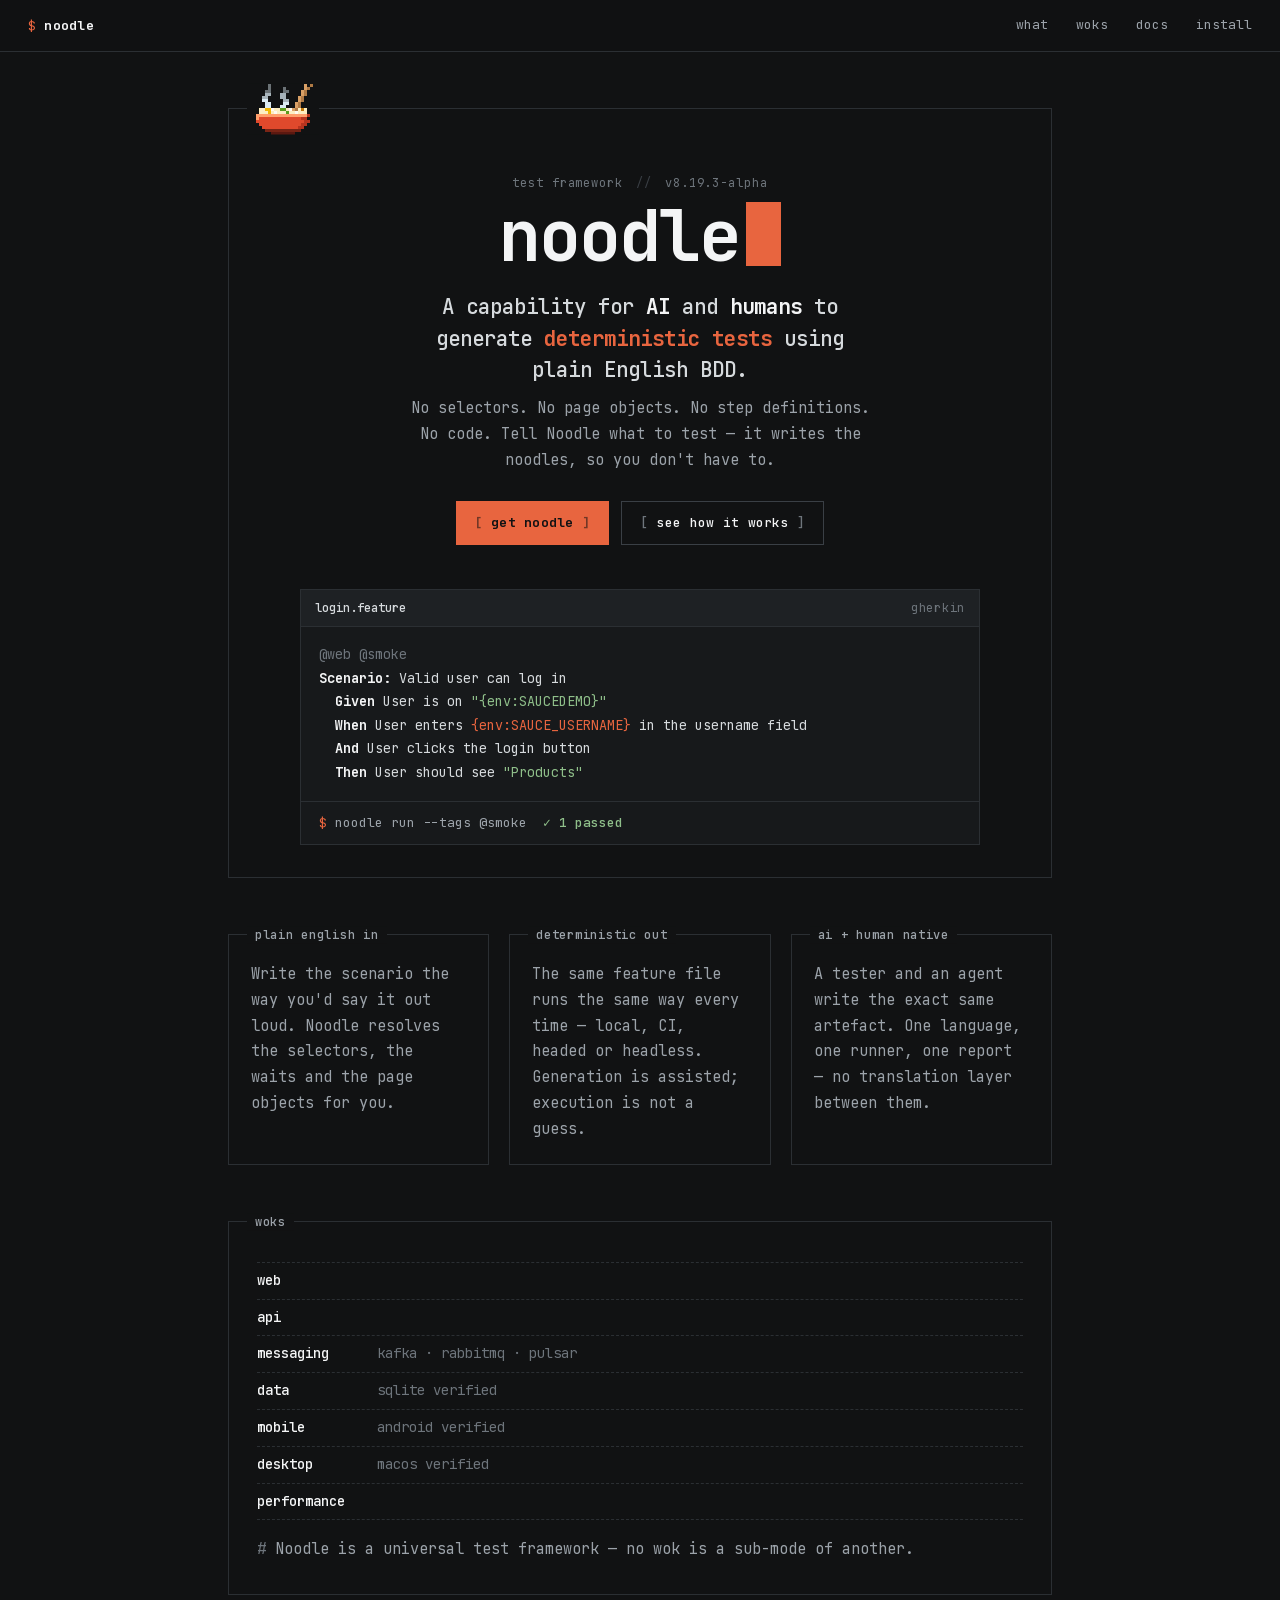
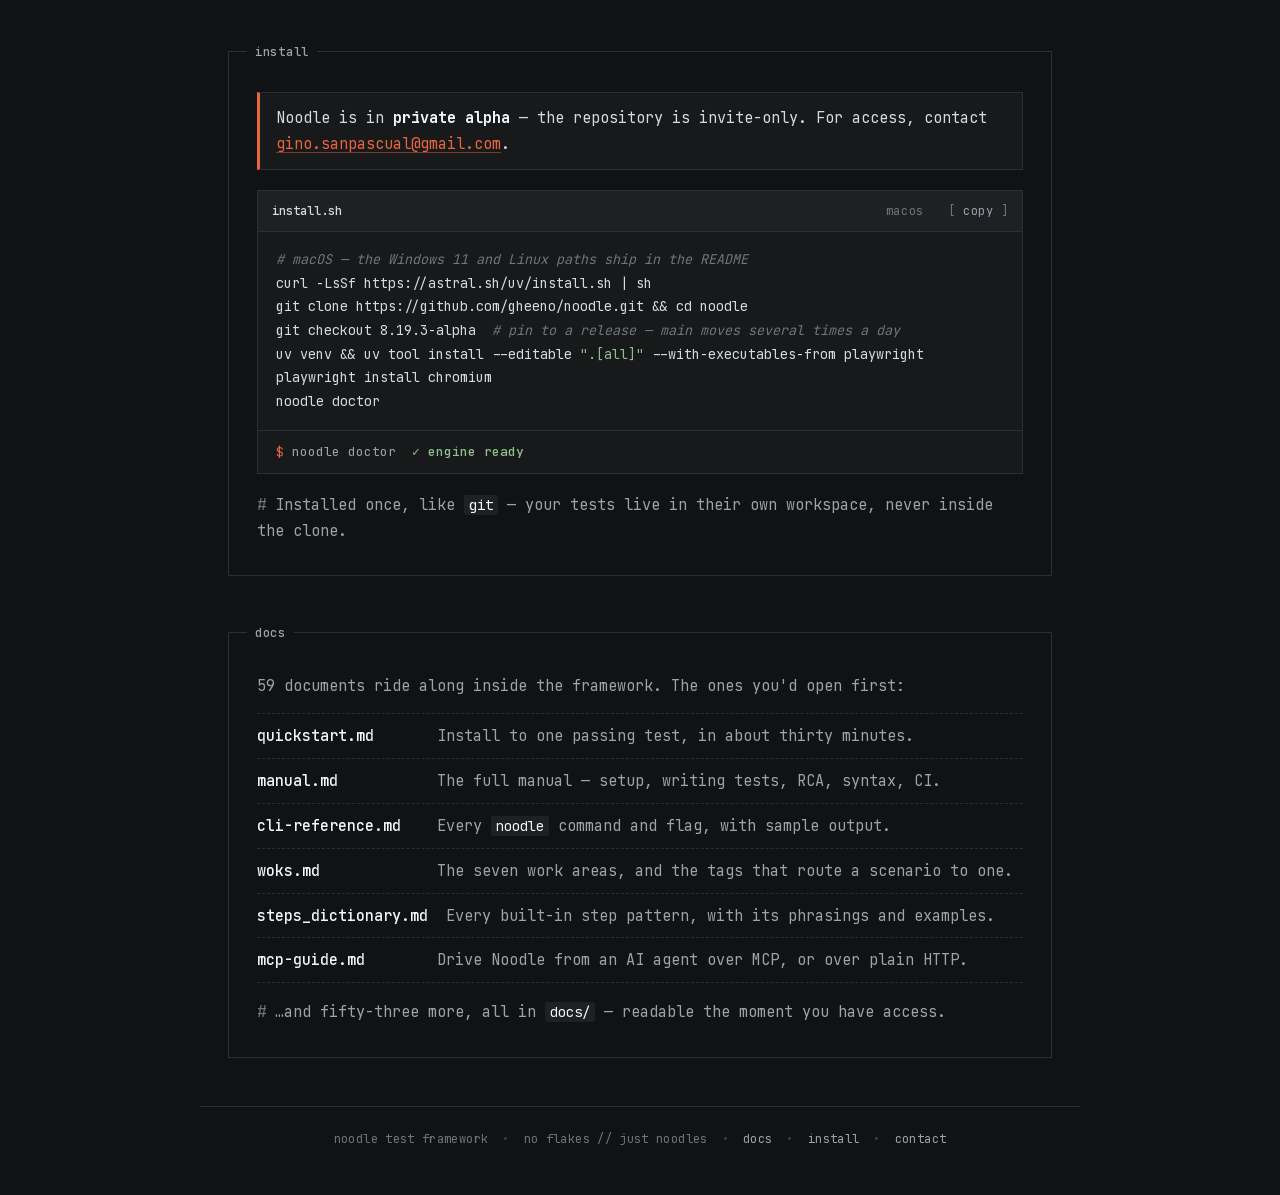
==== noodle/index.html @ 0808a3a1 "publish noodle marketing site (8.19.3-alpha)" ====
<!DOCTYPE html>
<html lang="en">
<head>
<meta charset="utf-8">
<meta name="viewport" content="width=device-width, initial-scale=1">
<title>Noodle — deterministic tests in plain English</title>
<meta name="description" content="Noodle test framework — a capability for AI and humans to generate deterministic tests using plain English BDD.">
<meta name="theme-color" content="#111213">

<meta property="og:title" content="Noodle — deterministic tests in plain English">
<meta property="og:description" content="A capability for AI and humans to generate deterministic tests using plain English BDD.">
<meta property="og:type" content="website">
<meta property="og:url" content="https://gheeno.github.io/noodle/">
<meta property="og:image" content="https://gheeno.github.io/noodle/assets/img/og-cover.png">
<meta property="og:image:width" content="1200">
<meta property="og:image:height" content="630">
<meta property="og:image:alt" content="Noodle — a pixel-art bowl of ramen in a terminal window">
<meta name="twitter:card" content="summary_large_image">

<link rel="icon" href="assets/img/favicon.svg" type="image/svg+xml">
<link rel="icon" href="assets/img/icon/icon-32.png" type="image/png" sizes="32x32">
<link rel="apple-touch-icon" href="assets/img/icon/icon-180.png">
<link rel="manifest" href="manifest.webmanifest">
<link rel="preload" href="assets/fonts/jetbrains-mono-400-700.woff2" as="font" type="font/woff2" crossorigin>
<link rel="stylesheet" href="assets/css/styles.css">
</head>
<body>

<header class="topbar">
  <a class="brand" href="#top">
    <span class="brand-prompt">$</span>
    <span class="brand-name">noodle</span>
  </a>
  <nav class="topnav">
    <a href="#what">what</a>
    <a href="#woks">woks</a>
    <a href="#docs">docs</a>
    <a href="#install">install</a>
  </nav>
</header>

<main id="top">

  <section class="pane hero">
    <!-- The bowl sits on the pane border where the other panes carry their
         title, so the hero says "noodle" once: in the wordmark. -->
    <p class="pane-title pane-mark">
      <img src="assets/img/noodle-mark.svg"
           alt="Noodle: a pixel-art ramen bowl with chopsticks"
           width="20" height="17">
    </p>

    <!-- Tracks the latest release tag (`git tag --sort=-v:refname | head -1`),
         not main. The README tells pilot testers to pin to a tag, so main's
         version is never the one anyone is actually running. -->
    <p class="kicker">test framework <span class="sep">//</span> v8.19.3-alpha</p>

    <h1 class="wordmark">noodle<span class="cursor" aria-hidden="true"></span></h1>

    <p class="tagline">
      A capability for <b>AI</b> and <b>humans</b> to generate
      <b class="hot">deterministic tests</b> using plain&nbsp;English&nbsp;BDD.
    </p>

    <p class="subtagline">
      No selectors. No page objects. No step definitions. No code.
      Tell Noodle what to test &mdash; it writes the noodles, so you don't have to.
    </p>

    <div class="cta-row">
      <a class="btn btn-hot" href="#install">get noodle</a>
      <a class="btn btn-cool" href="#what">see how it works</a>
    </div>

    <div class="term">
      <div class="term-bar">
        <span class="term-file">login.feature</span>
        <span class="term-kind">gherkin</span>
      </div>
<pre class="code"><code><span class="c-tag">@web @smoke</span>
<span class="c-key">Scenario:</span> <span class="c-txt">Valid user can log in</span>
  <span class="c-key">Given</span> User is on <span class="c-str">"{env:SAUCEDEMO}"</span>
  <span class="c-key">When</span> User enters <span class="c-var">{env:SAUCE_USERNAME}</span> in the username field
  <span class="c-key">And</span> User clicks the login button
  <span class="c-key">Then</span> User should see <span class="c-str">"Products"</span></code></pre>
      <div class="term-foot">
        <span><span class="prompt">$</span> noodle run --tags @smoke</span>
        <span class="ok">1 passed</span>
      </div>
    </div>

  </section>

  <section class="strip" id="what">
    <article class="pane">
      <h2 class="pane-title">plain english in</h2>
      <p>Write the scenario the way you'd say it out loud. Noodle resolves the
      selectors, the waits and the page objects for you.</p>
    </article>
    <article class="pane">
      <h2 class="pane-title">deterministic out</h2>
      <p>The same feature file runs the same way every time &mdash; local, CI,
      headed or headless. Generation is assisted; execution is not a guess.</p>
    </article>
    <article class="pane">
      <h2 class="pane-title">ai + human native</h2>
      <p>A tester and an agent write the exact same artefact. One language,
      one runner, one report &mdash; no translation layer between them.</p>
    </article>
  </section>

  <section class="pane woks" id="woks">
    <h2 class="pane-title">woks</h2>
    <ul class="wok-list">
      <li><span class="wok-name">web</span></li>
      <li><span class="wok-name">api</span></li>
      <li><span class="wok-name">messaging</span> <span class="wok-note">kafka &middot; rabbitmq &middot; pulsar</span></li>
      <li><span class="wok-name">data</span> <span class="wok-note">sqlite verified</span></li>
      <li><span class="wok-name">mobile</span> <span class="wok-note">android verified</span></li>
      <li><span class="wok-name">desktop</span> <span class="wok-note">macos verified</span></li>
      <li><span class="wok-name">performance</span></li>
    </ul>
    <p class="cm">Noodle is a universal test framework &mdash; no wok is a sub-mode of another.</p>
  </section>

  <section class="pane install" id="install">
    <h2 class="pane-title">install</h2>

    <p class="gate">
      Noodle is in <b>private alpha</b> &mdash; the repository is invite-only.
      For access, contact
      <a href="mailto:gino.sanpascual@gmail.com">gino.sanpascual@gmail.com</a>.
    </p>

    <div class="term">
      <div class="term-bar">
        <span class="term-file">install.sh</span>
        <span class="term-kind">macos</span>
        <button class="copy-btn" type="button" data-copy="#install-cmd">copy</button>
      </div>
<pre class="code" id="install-cmd"><code><span class="c-cm"># macOS &mdash; the Windows 11 and Linux paths ship in the README</span>
curl -LsSf https://astral.sh/uv/install.sh | sh
git clone https://github.com/gheeno/noodle.git &amp;&amp; cd noodle
git checkout 8.19.3-alpha  <span class="c-cm"># pin to a release &mdash; main moves several times a day</span>
uv venv &amp;&amp; uv tool install --editable <span class="c-str">".[all]"</span> --with-executables-from playwright
playwright install chromium
noodle doctor</code></pre>
      <div class="term-foot">
        <span><span class="prompt">$</span> noodle doctor</span>
        <span class="ok">engine ready</span>
      </div>
    </div>

    <p class="cm">
      Installed once, like <code>git</code> &mdash; your tests live in their own
      workspace, never inside the clone.
    </p>
  </section>

  <section class="pane docs" id="docs">
    <h2 class="pane-title">docs</h2>
    <p class="docs-intro">
      59 documents ride along inside the framework. The ones you'd open first:
    </p>

    <ul class="docs-list">
      <li><b>quickstart.md</b> <span>Install to one passing test, in about thirty minutes.</span></li>
      <li><b>manual.md</b> <span>The full manual &mdash; setup, writing tests, RCA, syntax, CI.</span></li>
      <li><b>cli-reference.md</b> <span>Every <code>noodle</code> command and flag, with sample output.</span></li>
      <li><b>woks.md</b> <span>The seven work areas, and the tags that route a scenario to one.</span></li>
      <li><b>steps_dictionary.md</b> <span>Every built-in step pattern, with its phrasings and examples.</span></li>
      <li><b>mcp-guide.md</b> <span>Drive Noodle from an AI agent over MCP, or over plain HTTP.</span></li>
    </ul>

    <p class="cm">
      &hellip;and fifty-three more, all in <code>docs/</code> &mdash; readable
      the moment you have access.
    </p>
  </section>

</main>

<footer class="footer">
  <span>noodle test framework</span>
  <span class="sep">&bull;</span>
  <span>no flakes // just noodles</span>
  <span class="sep">&bull;</span>
  <a href="#docs">docs</a>
  <span class="sep">&bull;</span>
  <a href="#install">install</a>
  <span class="sep">&bull;</span>
  <a href="mailto:gino.sanpascual@gmail.com">contact</a>
</footer>

<script src="assets/js/main.js"></script>
</body>
</html>
---- noodle/assets/css/styles.css ----
/* ==========================================================================
   Noodle — landing page
   Terminal-first. A flat dark-grey page, one monospace face, thin-bordered
   panes with their title sitting on the border, and a pixel-art bowl that
   holds still. Colour is rationed: a neutral grey ramp, the bowl's own
   terracotta for the one thing you should click, and a sage for "passed".
   ========================================================================== */

/* --- self-hosted font (SIL Open Font License, see assets/fonts/README.md) --- */

@font-face {
  font-family: 'JetBrains Mono';
  src: url('../fonts/jetbrains-mono-400-700.woff2') format('woff2');
  font-weight: 400 700;               /* one variable file covers the range */
  font-style: normal;
  font-display: swap;
}

:root {
  /* the grey ramp — neutral, no tint */
  --bg:      #111213;
  --bg-1:    #17191b;                 /* code blocks, callouts */
  --bg-2:    #1e2124;                 /* title bars, hover */
  --line:    #2b2f33;                 /* pane borders, rules */
  --line-2:  #3a3f45;                 /* stronger border, separators */
  --fg-3:    #6e757c;                 /* comments, chrome */
  --fg-2:    #9ca3aa;                 /* dim copy */
  --fg:      #d6dadd;                 /* body */
  --fg-1:    #f4f5f6;                 /* headings, emphasis */

  /* the two non-greys */
  --accent:  #e8653f;                 /* the bowl's terracotta, lifted for a dark ground */
  --accent-hi: #f07a55;
  --ok:      #8fbf8a;                 /* "passed" */

  --mono: 'JetBrains Mono', ui-monospace, 'SF Mono', Menlo,
          'DejaVu Sans Mono', Consolas, monospace;

  --page-w: 880px;
  --pad:    clamp(16px, 4vw, 28px);
}

* { box-sizing: border-box; }

[hidden] { display: none !important; }

html { scroll-behavior: smooth; }

body {
  margin: 0;
  min-height: 100vh;
  background: var(--bg);
  color: var(--fg);
  font-family: var(--mono);
  font-size: 15px;
  line-height: 1.7;
  -webkit-font-smoothing: antialiased;
  text-rendering: optimizeLegibility;
}

::selection { background: var(--accent); color: var(--bg); }

a { color: inherit; text-decoration: none; }

/* inline code in copy */
code {
  padding: 1px 5px;
  font-family: inherit;
  font-size: .92em;
  color: var(--fg-1);
  background: var(--bg-2);
  border-radius: 2px;
}

/* …but not inside a terminal block, where the whole <pre> is the code */
pre code {
  padding: 0;
  font-size: inherit;
  color: inherit;
  background: none;
  border-radius: 0;
}

/* ==========================================================================
   1. Top bar — a status line that stays put
   ========================================================================== */

.topbar {
  position: sticky;
  top: 0;
  z-index: 10;
  display: flex;
  align-items: center;
  justify-content: space-between;
  gap: 16px;
  padding: 12px var(--pad);
  background: rgba(17, 18, 19, .92);
  backdrop-filter: blur(8px);
  border-bottom: 1px solid var(--line);
  font-size: 13px;
}

.brand {
  display: inline-flex;
  align-items: baseline;
  gap: 8px;
  font-weight: 700;
  letter-spacing: .02em;
  color: var(--fg-1);
}

.brand-prompt { font-weight: 400; color: var(--accent); }

.topnav {
  display: flex;
  gap: clamp(14px, 3vw, 28px);
}

.topnav a {
  padding: 2px 0;
  color: var(--fg-2);
  border-bottom: 1px solid transparent;
  transition: color .15s, border-color .15s;
}

.topnav a:hover {
  color: var(--fg-1);
  border-bottom-color: var(--fg-1);
}

/* ==========================================================================
   2. Panes — the page is a column of bordered boxes, each titled on its
      border the way a TUI names a window
   ========================================================================== */

main {
  display: grid;
  gap: clamp(32px, 6vw, 56px);
  max-width: var(--page-w);
  margin: 0 auto;
  padding: clamp(36px, 6vw, 56px) var(--pad) 48px;   /* floor clears the hero mark
                                                        under the sticky top bar */
}

.pane {
  position: relative;
  min-width: 0;                       /* a grid item; without this a long code
                                         line widens the pane instead of
                                         scrolling inside the block */
  border: 1px solid var(--line);
  padding: clamp(28px, 5vw, 40px) var(--pad) clamp(24px, 4vw, 32px);
}

.pane-title {
  position: absolute;
  top: 0;
  left: 18px;
  margin: 0;
  padding: 0 8px;
  transform: translateY(-50%);
  background: var(--bg);
  font-size: 12px;
  font-weight: 500;
  line-height: 1.4;
  letter-spacing: .06em;
  color: var(--fg-2);
}

/* a comment line: the note under a pane's content */
.cm {
  margin: 0;
  font-size: .95rem;
  color: var(--fg-2);
}

.cm::before { content: '# '; color: var(--fg-3); }

.cm code { color: var(--fg-1); }

/* ==========================================================================
   3. Hero
   ========================================================================== */

.hero {
  text-align: center;
  padding-top: clamp(40px, 7vw, 64px);
}

/* --- the bowl: small, on the border, where a pane title goes ------------- */

.pane-mark {
  padding: 0 6px;
  line-height: 0;                     /* no text baseline under the image */
  letter-spacing: 0;
}

.pane-mark img {
  display: block;
  width: 60px;                        /* 20-cell grid: 3px cells, whole pixels */
  height: auto;
}

/* --- the big bowl: kept for the social card (tools/og-card.html) --------- */

.logo-stage {
  width: min(288px, 62vw);
  margin: 0 auto clamp(20px, 4vw, 32px);
}

.logo {
  display: block;
  width: 100%;
  height: auto;
  image-rendering: pixelated;
  filter: drop-shadow(0 14px 22px rgba(0, 0, 0, .55));
}

/* --- wordmark ------------------------------------------------------------ */

.kicker {
  margin: 0 0 6px;
  font-size: 12px;
  letter-spacing: .08em;
  color: var(--fg-3);
}

.kicker .sep { margin: 0 .4em; color: var(--line-2); }

.wordmark {
  margin: 0 0 18px;
  font-size: clamp(2.4rem, 8vw, 4.4rem);
  font-weight: 700;
  line-height: 1.05;
  letter-spacing: -.03em;
  color: var(--fg-1);
}

/* the block cursor after the wordmark — the one thing on the page that blinks */
.cursor {
  display: inline-block;
  width: .5em;
  height: .9em;
  margin-left: .1em;
  vertical-align: -.06em;
  background: var(--accent);
  animation: blink 1.1s steps(1, end) infinite;
}

@keyframes blink {
  0%, 49%   { opacity: 1; }
  50%, 100% { opacity: 0; }
}

.tagline {
  max-width: 40ch;
  margin: 0 auto 10px;
  font-size: clamp(1.05rem, 2.2vw, 1.3rem);
  font-weight: 500;
  line-height: 1.5;
  color: var(--fg);
}

.tagline b { font-weight: 700; color: var(--fg-1); }
.tagline .hot { color: var(--accent); }

.subtagline {
  max-width: 52ch;
  margin: 0 auto 28px;
  font-size: .95rem;
  color: var(--fg-2);
}

/* --- buttons: [ bracketed ] ---------------------------------------------- */

.cta-row {
  display: flex;
  flex-wrap: wrap;
  gap: 12px;
  justify-content: center;
  margin-bottom: clamp(32px, 5vw, 44px);
}

.btn {
  display: inline-block;
  padding: 10px 18px;
  font-size: 13px;
  font-weight: 500;
  letter-spacing: .02em;
  color: var(--fg-1);
  background: transparent;
  border: 1px solid var(--line-2);
  transition: background .15s, color .15s, border-color .15s;
}

.btn::before { content: '[ '; color: var(--fg-3); }
.btn::after  { content: ' ]'; color: var(--fg-3); }

.btn-cool:hover {
  background: var(--bg-1);
  border-color: var(--fg-2);
}

/* the one filled control on the page */
.btn-hot {
  font-weight: 700;
  color: var(--bg);
  background: var(--accent);
  border-color: var(--accent);
}

.btn-hot::before,
.btn-hot::after { color: rgba(17, 18, 19, .55); }

.btn-hot:hover {
  background: var(--accent-hi);
  border-color: var(--accent-hi);
}

/* --- terminal block ------------------------------------------------------ */

.term {
  min-width: 0;
  max-width: 680px;
  margin: 0 auto;
  text-align: left;
  border: 1px solid var(--line);
  background: var(--bg-1);
}

.term-bar {
  display: flex;
  align-items: center;
  gap: 12px;
  padding: 8px 14px;
  border-bottom: 1px solid var(--line);
  background: var(--bg-2);
  font-size: 12px;
  color: var(--fg-2);
}

.term-file { font-weight: 500; color: var(--fg); }

.term-kind {
  margin-left: auto;
  letter-spacing: .06em;
  color: var(--fg-3);
}

.code {
  margin: 0;
  padding: 16px 18px;
  overflow-x: auto;
  font-family: inherit;
  font-size: clamp(12px, 2.2vw, 13.5px);
  line-height: 1.75;
  color: var(--fg);
}

.c-tag { color: var(--fg-3); }
.c-key { font-weight: 700; color: var(--fg-1); }
.c-str { color: var(--ok); }
.c-var { color: var(--accent); }
.c-txt { color: var(--fg); }
.c-cm  { font-style: italic; color: var(--fg-3); }

.term-foot {
  display: flex;
  flex-wrap: wrap;
  gap: 6px 16px;
  padding: 10px 18px;
  border-top: 1px solid var(--line);
  font-size: 13px;
  color: var(--fg-2);
}

.prompt { color: var(--accent); }

.ok { font-weight: 500; color: var(--ok); }
.ok::before { content: '\2713  '; }

/* the copy control in the install block's title bar */
.copy-btn {
  margin-left: 12px;
  padding: 2px 0;
  font: inherit;
  font-size: 12px;
  letter-spacing: .04em;
  color: var(--fg-2);
  background: none;
  border: 0;
  cursor: pointer;
  transition: color .15s;
}

.copy-btn::before { content: '[ '; color: var(--fg-3); }
.copy-btn::after  { content: ' ]'; color: var(--fg-3); }

.copy-btn:hover { color: var(--fg-1); }

.copy-btn.is-copied { color: var(--ok); }

/* ==========================================================================
   4. What — three panes side by side
   ========================================================================== */

.strip {
  display: grid;
  grid-template-columns: repeat(auto-fit, minmax(230px, 1fr));
  gap: 20px;
}

.strip .pane { padding: 26px 22px 22px; }

.strip p {
  margin: 0;
  font-size: .95rem;
  color: var(--fg-2);
}

/* ==========================================================================
   5. Woks — a listing, one row per work area
   ========================================================================== */

.wok-list {
  margin: 0 0 16px;
  padding: 0;
  list-style: none;
  font-size: 14px;
}

.wok-list li {
  display: flex;
  gap: 16px;
  padding: 6px 0;
  border-bottom: 1px dashed var(--line);
}

.wok-list li:first-child { border-top: 1px dashed var(--line); }

.wok-name {
  flex: 0 0 13ch;
  font-weight: 500;
  color: var(--fg-1);
}

/* Every wok ships. Four of them carry a note narrowing what the wok covers —
   how far it has been verified in the wild, or which backends it speaks to —
   so the limit is stated rather than the wok hidden. */
.wok-note { color: var(--fg-3); }

/* ==========================================================================
   6. Install + docs
   ========================================================================== */

/* The access notice is the one line on this section that must never be
   missed, so it gets a callout with the accent on its edge. */
.gate {
  margin: 0 0 20px;
  padding: 12px 16px;
  font-size: .95rem;
  color: var(--fg);
  background: var(--bg-1);
  border: 1px solid var(--line);
  border-left: 3px solid var(--accent);
}

.gate b { color: var(--fg-1); }

.gate a,
.cm a {
  color: var(--accent);
  text-decoration: underline;
  text-underline-offset: 3px;
  text-decoration-color: rgba(232, 101, 63, .45);
}

.gate a:hover,
.cm a:hover { text-decoration-color: var(--accent); }

.install .term { max-width: none; margin-bottom: 18px; }

.docs-intro {
  margin: 0 0 14px;
  font-size: .95rem;
  color: var(--fg-2);
}

.docs-list {
  margin: 0 0 16px;
  padding: 0;
  list-style: none;
  border-top: 1px dashed var(--line);
}

.docs-list li {
  display: flex;
  flex-wrap: wrap;
  gap: 4px 18px;
  padding: 9px 0;
  border-bottom: 1px dashed var(--line);
  font-size: .95rem;
  color: var(--fg-2);
}

.docs-list b {
  flex: 0 0 auto;
  min-width: 18ch;
  font-weight: 500;
  color: var(--fg-1);
}

.docs-list span { flex: 1 1 24ch; }

/* ==========================================================================
   7. Footer — the status line at the bottom
   ========================================================================== */

.footer {
  display: flex;
  flex-wrap: wrap;
  gap: 8px 14px;
  justify-content: center;
  max-width: var(--page-w);
  margin: 0 auto;
  padding: 22px var(--pad) 44px;
  border-top: 1px solid var(--line);
  font-size: 12px;
  letter-spacing: .03em;
  color: var(--fg-3);
}

.footer .sep { color: var(--line-2); }

.footer a {
  color: var(--fg-2);
  border-bottom: 1px solid transparent;
  transition: color .15s, border-color .15s;
}

.footer a:hover {
  color: var(--fg-1);
  border-bottom-color: var(--fg-1);
}

/* ==========================================================================
   8. Focus
   Keyboard focus gets its own ring rather than the UA default, and only on
   :focus-visible so a mouse click leaves nothing behind.
   ========================================================================== */

a:focus-visible,
button:focus-visible {
  outline: 2px solid var(--accent);
  outline-offset: 3px;
}

.btn-hot:focus-visible { outline-color: var(--fg-1); }

/* ==========================================================================
   9. Motion / small screens
   ========================================================================== */

@media (max-width: 560px) {
  .topbar { font-size: 12px; }
  .topnav { gap: 12px; }
  .wok-list li { flex-wrap: wrap; gap: 2px 12px; }
  .wok-name { flex-basis: 100%; }
  .docs-list b { flex-basis: 100%; min-width: 0; }
}

@media (prefers-reduced-motion: reduce) {
  html { scroll-behavior: auto; }
  .cursor { animation: none; }
}
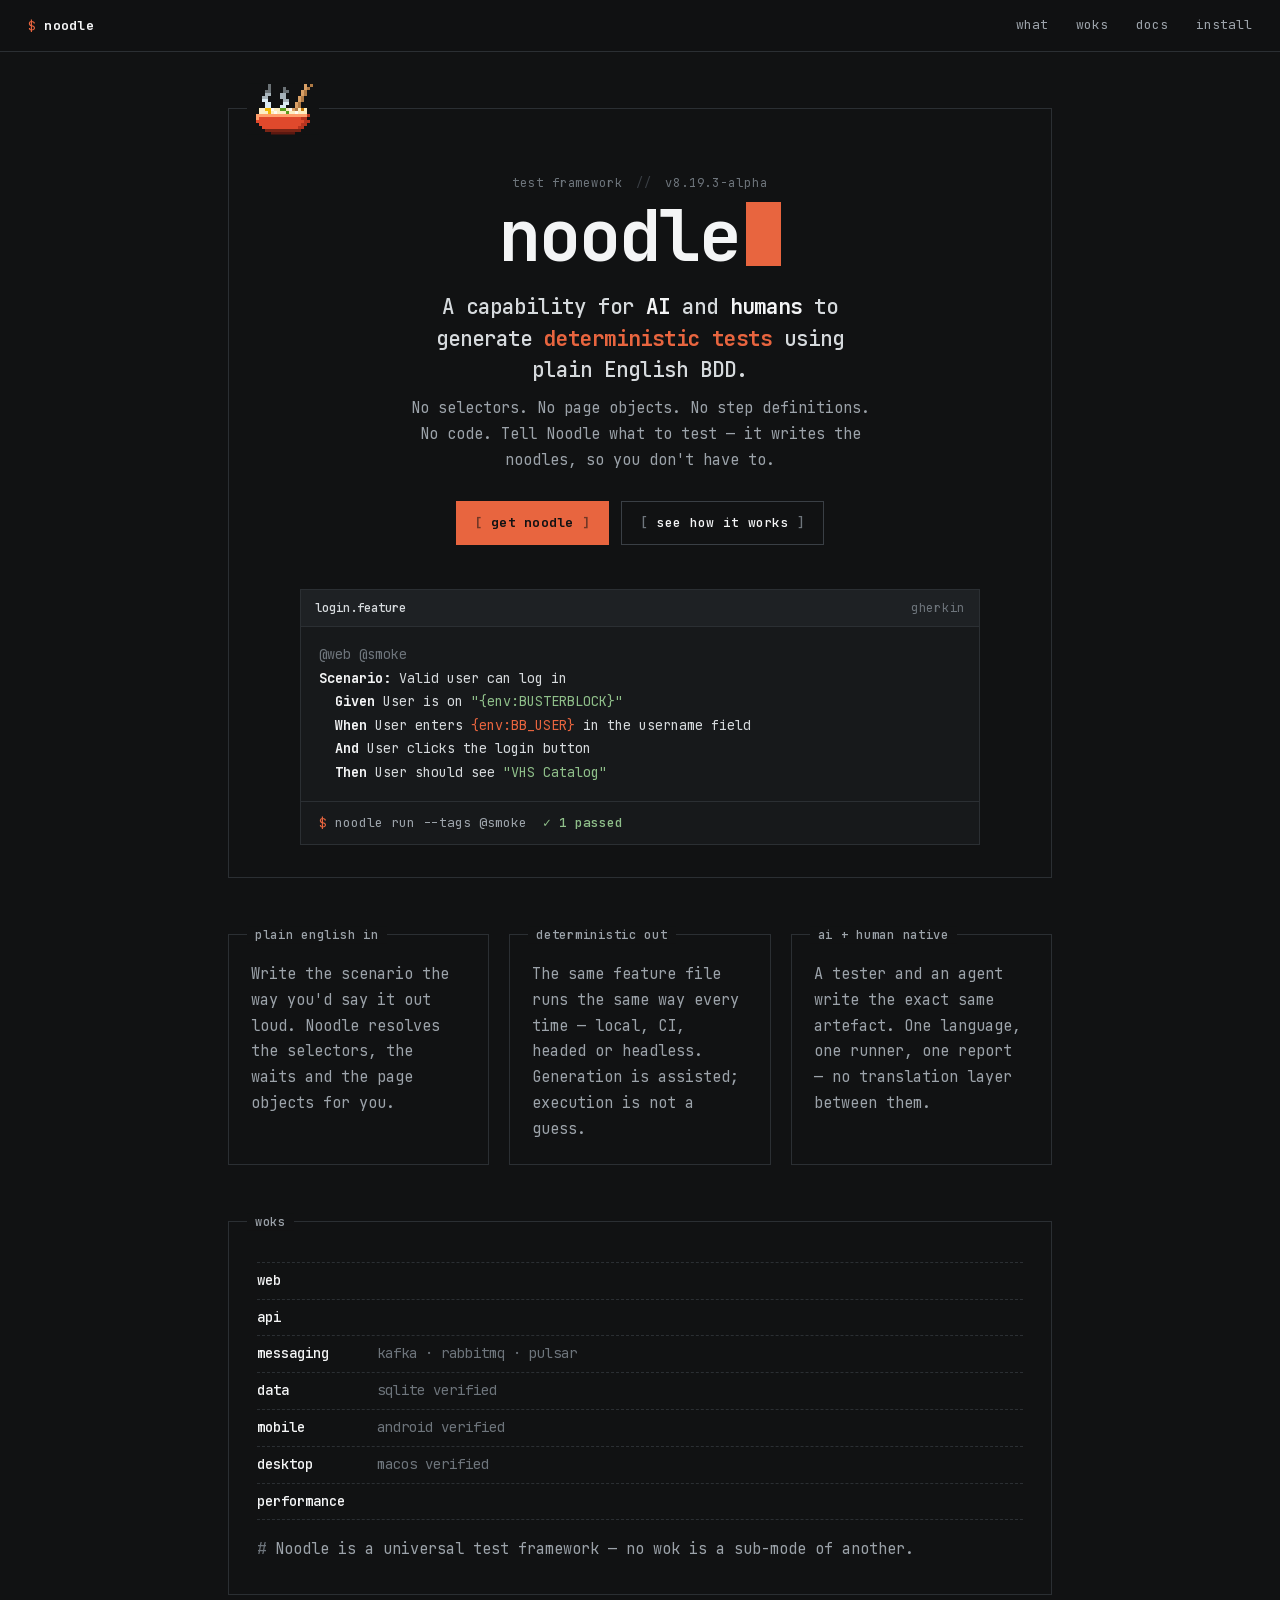
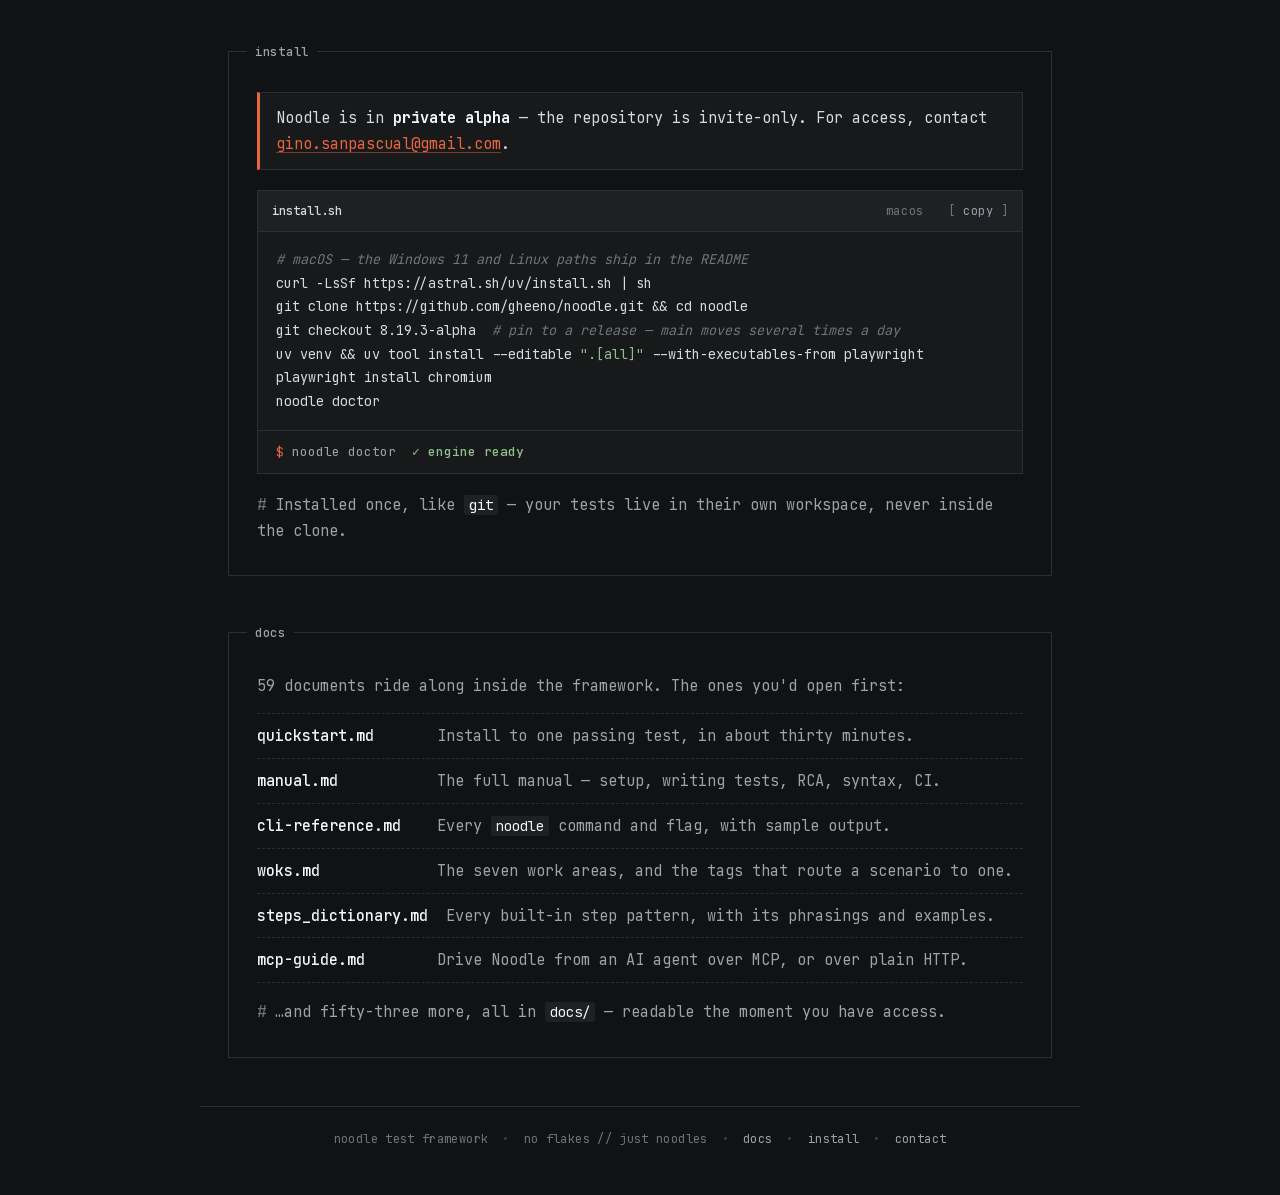
==== commit 2b35fbf9: "publish noodle marketing site (8.19.3-alpha)" ====
--- a/noodle/index.html
+++ b/noodle/index.html
@@ -79,10 +79,10 @@
       </div>
 <pre class="code"><code><span class="c-tag">@web @smoke</span>
 <span class="c-key">Scenario:</span> <span class="c-txt">Valid user can log in</span>
-  <span class="c-key">Given</span> User is on <span class="c-str">"{env:SAUCEDEMO}"</span>
-  <span class="c-key">When</span> User enters <span class="c-var">{env:SAUCE_USERNAME}</span> in the username field
+  <span class="c-key">Given</span> User is on <span class="c-str">"{env:BUSTERBLOCK}"</span>
+  <span class="c-key">When</span> User enters <span class="c-var">{env:BB_USER}</span> in the username field
   <span class="c-key">And</span> User clicks the login button
-  <span class="c-key">Then</span> User should see <span class="c-str">"Products"</span></code></pre>
+  <span class="c-key">Then</span> User should see <span class="c-str">"VHS Catalog"</span></code></pre>
       <div class="term-foot">
         <span><span class="prompt">$</span> noodle run --tags @smoke</span>
         <span class="ok">1 passed</span>
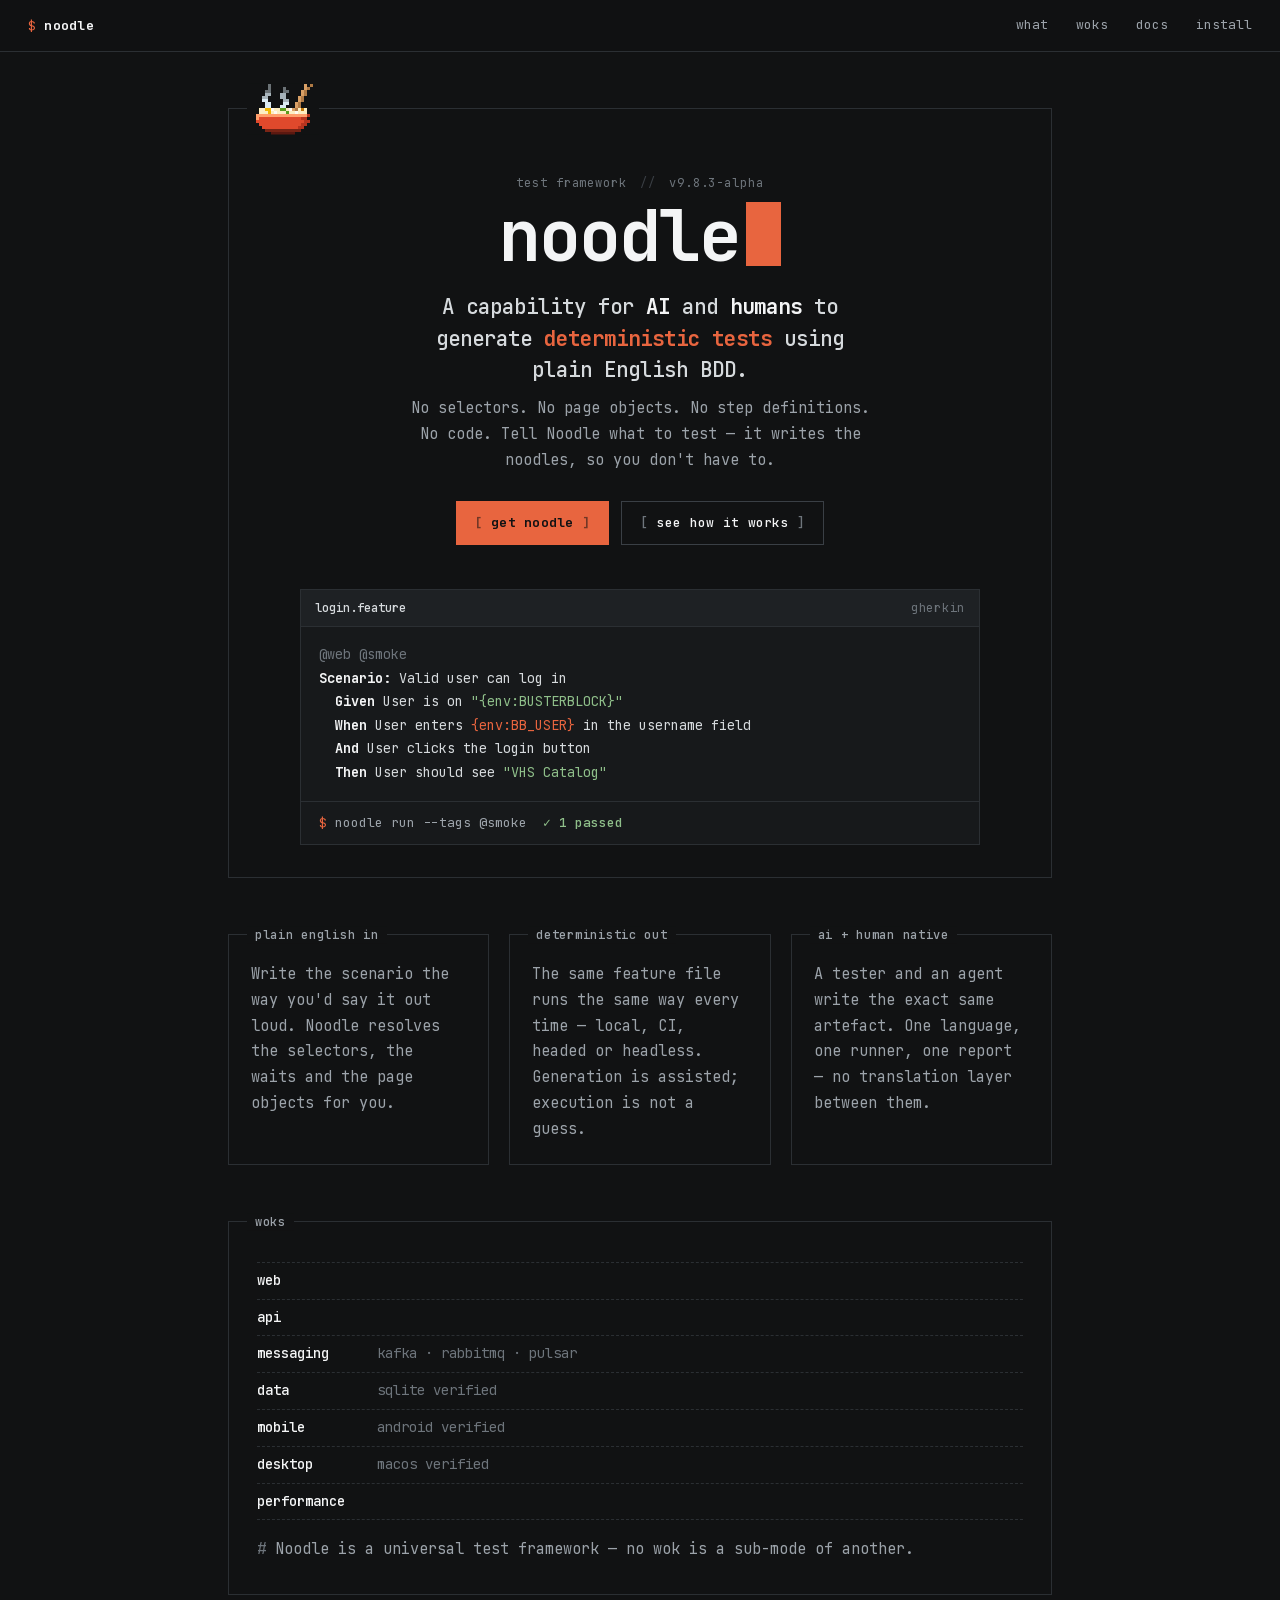
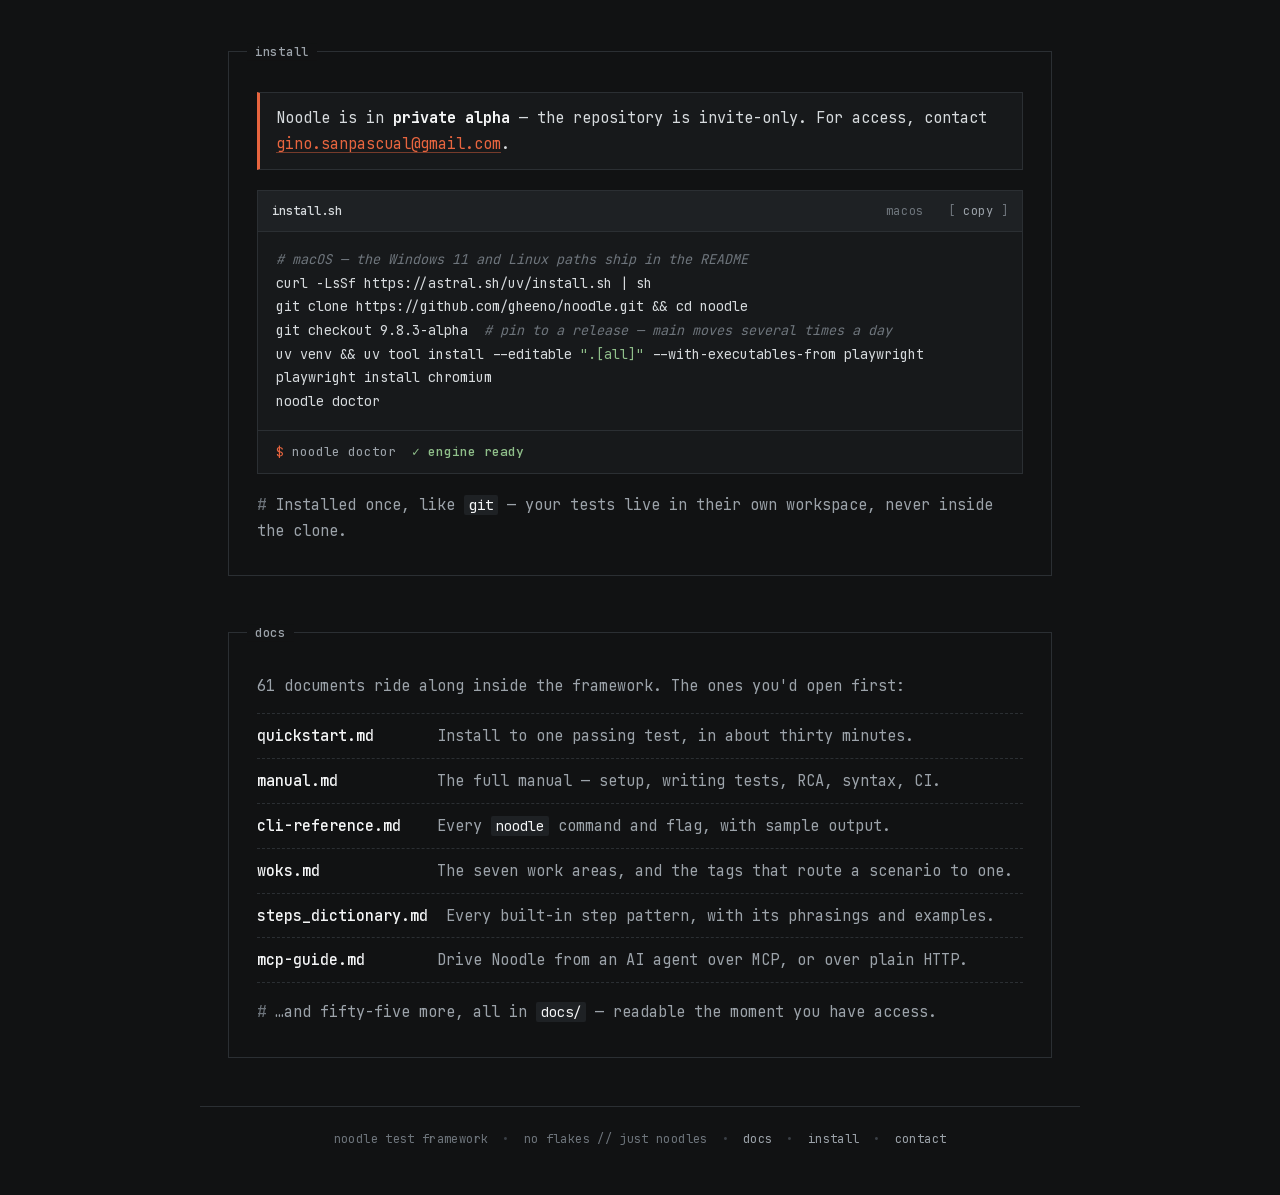
==== commit 1d3dfde6: "publish noodle marketing site (9.8.3-alpha)" ====
--- a/noodle/index.html
+++ b/noodle/index.html
@@ -53,7 +53,7 @@
     <!-- Tracks the latest release tag (`git tag --sort=-v:refname | head -1`),
          not main. The README tells pilot testers to pin to a tag, so main's
          version is never the one anyone is actually running. -->
-    <p class="kicker">test framework <span class="sep">//</span> v8.19.3-alpha</p>
+    <p class="kicker">test framework <span class="sep">//</span> v9.8.3-alpha</p>
 
     <h1 class="wordmark">noodle<span class="cursor" aria-hidden="true"></span></h1>
 
@@ -141,7 +141,7 @@
 <pre class="code" id="install-cmd"><code><span class="c-cm"># macOS &mdash; the Windows 11 and Linux paths ship in the README</span>
 curl -LsSf https://astral.sh/uv/install.sh | sh
 git clone https://github.com/gheeno/noodle.git &amp;&amp; cd noodle
-git checkout 8.19.3-alpha  <span class="c-cm"># pin to a release &mdash; main moves several times a day</span>
+git checkout 9.8.3-alpha  <span class="c-cm"># pin to a release &mdash; main moves several times a day</span>
 uv venv &amp;&amp; uv tool install --editable <span class="c-str">".[all]"</span> --with-executables-from playwright
 playwright install chromium
 noodle doctor</code></pre>
@@ -160,7 +160,7 @@
   <section class="pane docs" id="docs">
     <h2 class="pane-title">docs</h2>
     <p class="docs-intro">
-      59 documents ride along inside the framework. The ones you'd open first:
+      61 documents ride along inside the framework. The ones you'd open first:
     </p>
 
     <ul class="docs-list">
@@ -173,7 +173,7 @@
     </ul>
 
     <p class="cm">
-      &hellip;and fifty-three more, all in <code>docs/</code> &mdash; readable
+      &hellip;and fifty-five more, all in <code>docs/</code> &mdash; readable
       the moment you have access.
     </p>
   </section>
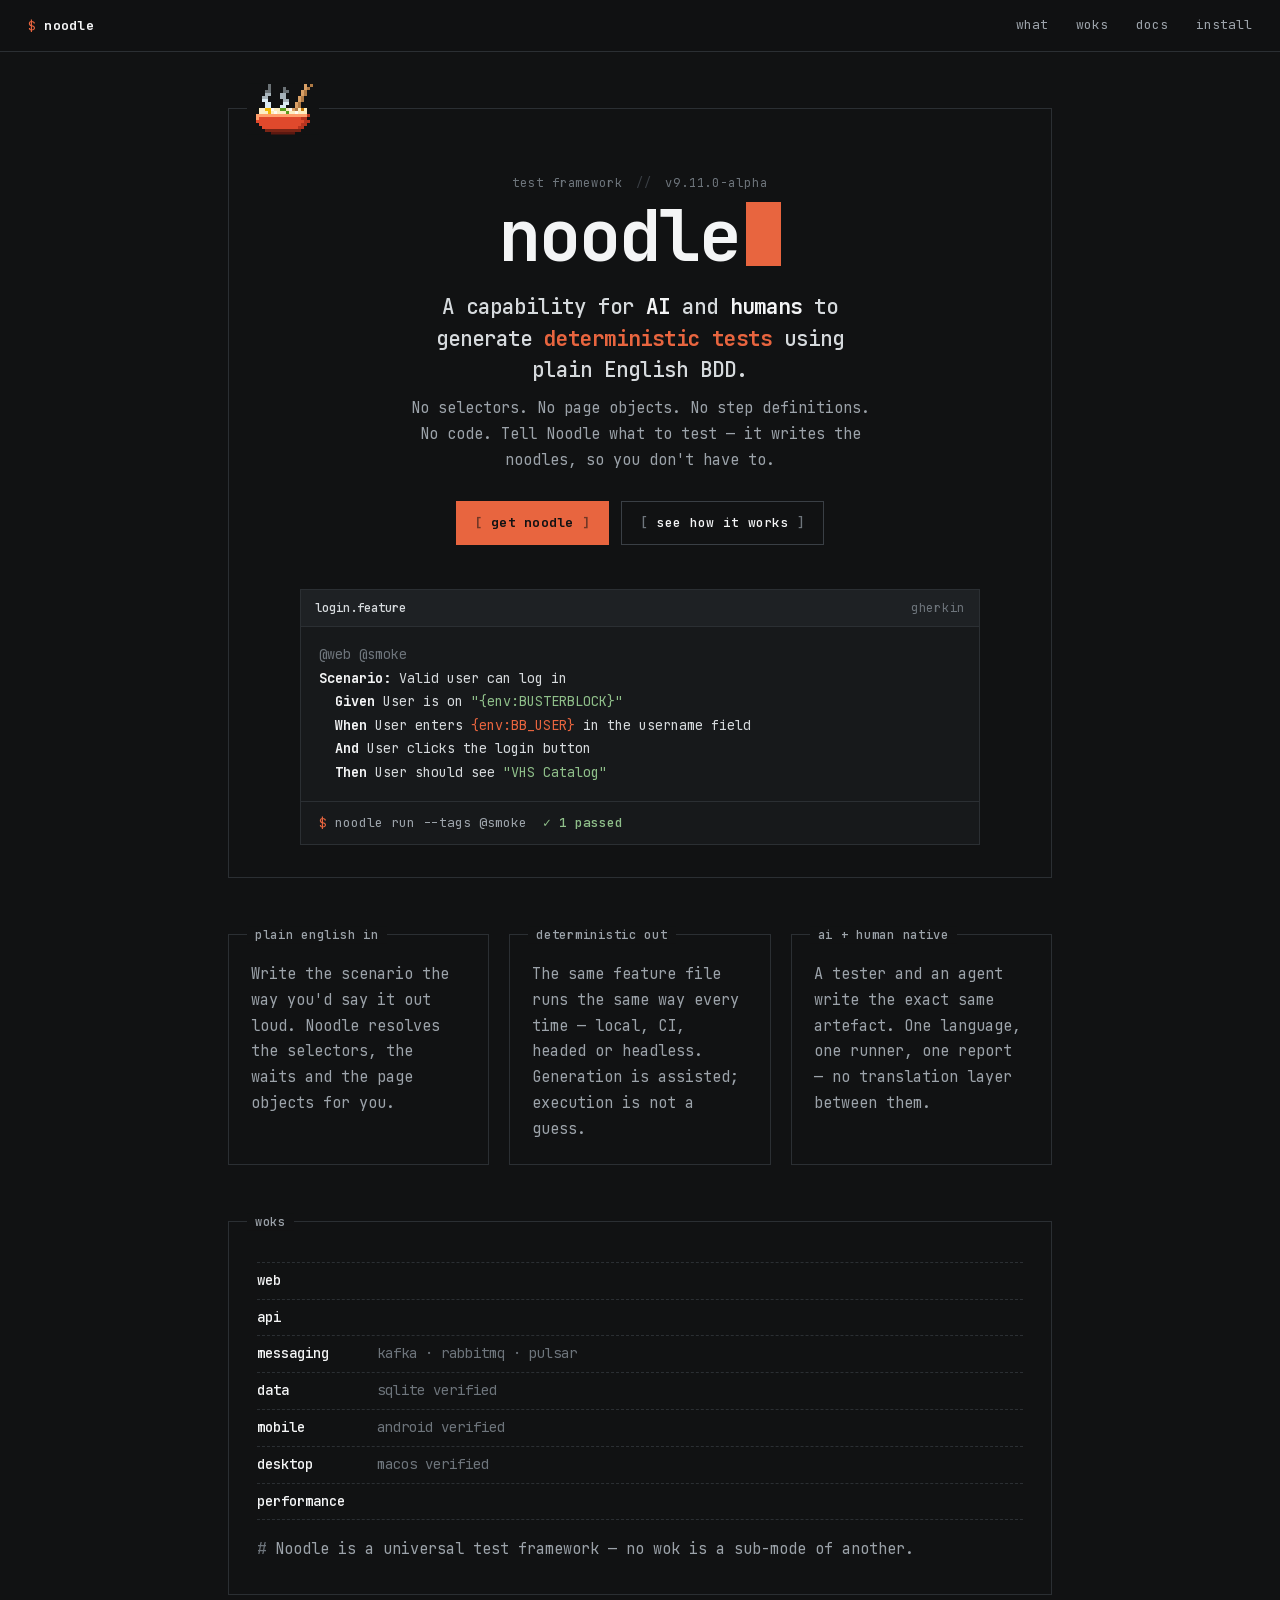
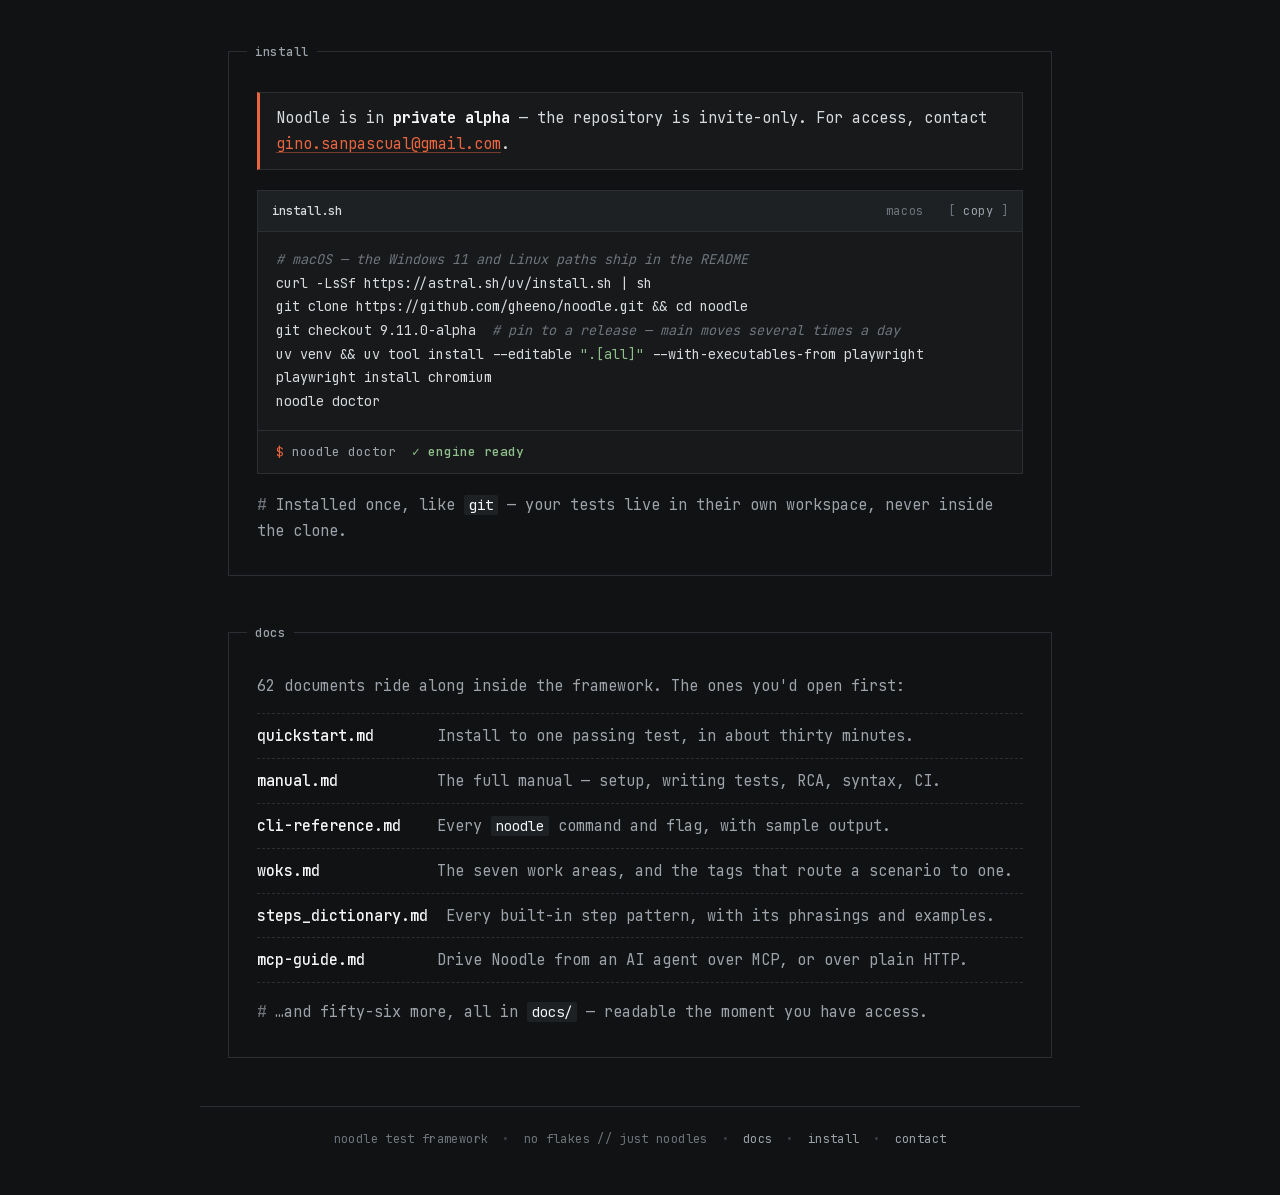
==== commit 1ed60d41: "publish noodle marketing site (9.11.0-alpha)" ====
--- a/noodle/index.html
+++ b/noodle/index.html
@@ -53,7 +53,7 @@
     <!-- Tracks the latest release tag (`git tag --sort=-v:refname | head -1`),
          not main. The README tells pilot testers to pin to a tag, so main's
          version is never the one anyone is actually running. -->
-    <p class="kicker">test framework <span class="sep">//</span> v9.8.3-alpha</p>
+    <p class="kicker">test framework <span class="sep">//</span> v9.11.0-alpha</p>
 
     <h1 class="wordmark">noodle<span class="cursor" aria-hidden="true"></span></h1>
 
@@ -141,7 +141,7 @@
 <pre class="code" id="install-cmd"><code><span class="c-cm"># macOS &mdash; the Windows 11 and Linux paths ship in the README</span>
 curl -LsSf https://astral.sh/uv/install.sh | sh
 git clone https://github.com/gheeno/noodle.git &amp;&amp; cd noodle
-git checkout 9.8.3-alpha  <span class="c-cm"># pin to a release &mdash; main moves several times a day</span>
+git checkout 9.11.0-alpha  <span class="c-cm"># pin to a release &mdash; main moves several times a day</span>
 uv venv &amp;&amp; uv tool install --editable <span class="c-str">".[all]"</span> --with-executables-from playwright
 playwright install chromium
 noodle doctor</code></pre>
@@ -160,7 +160,7 @@
   <section class="pane docs" id="docs">
     <h2 class="pane-title">docs</h2>
     <p class="docs-intro">
-      61 documents ride along inside the framework. The ones you'd open first:
+      62 documents ride along inside the framework. The ones you'd open first:
     </p>
 
     <ul class="docs-list">
@@ -173,7 +173,7 @@
     </ul>
 
     <p class="cm">
-      &hellip;and fifty-five more, all in <code>docs/</code> &mdash; readable
+      &hellip;and fifty-six more, all in <code>docs/</code> &mdash; readable
       the moment you have access.
     </p>
   </section>
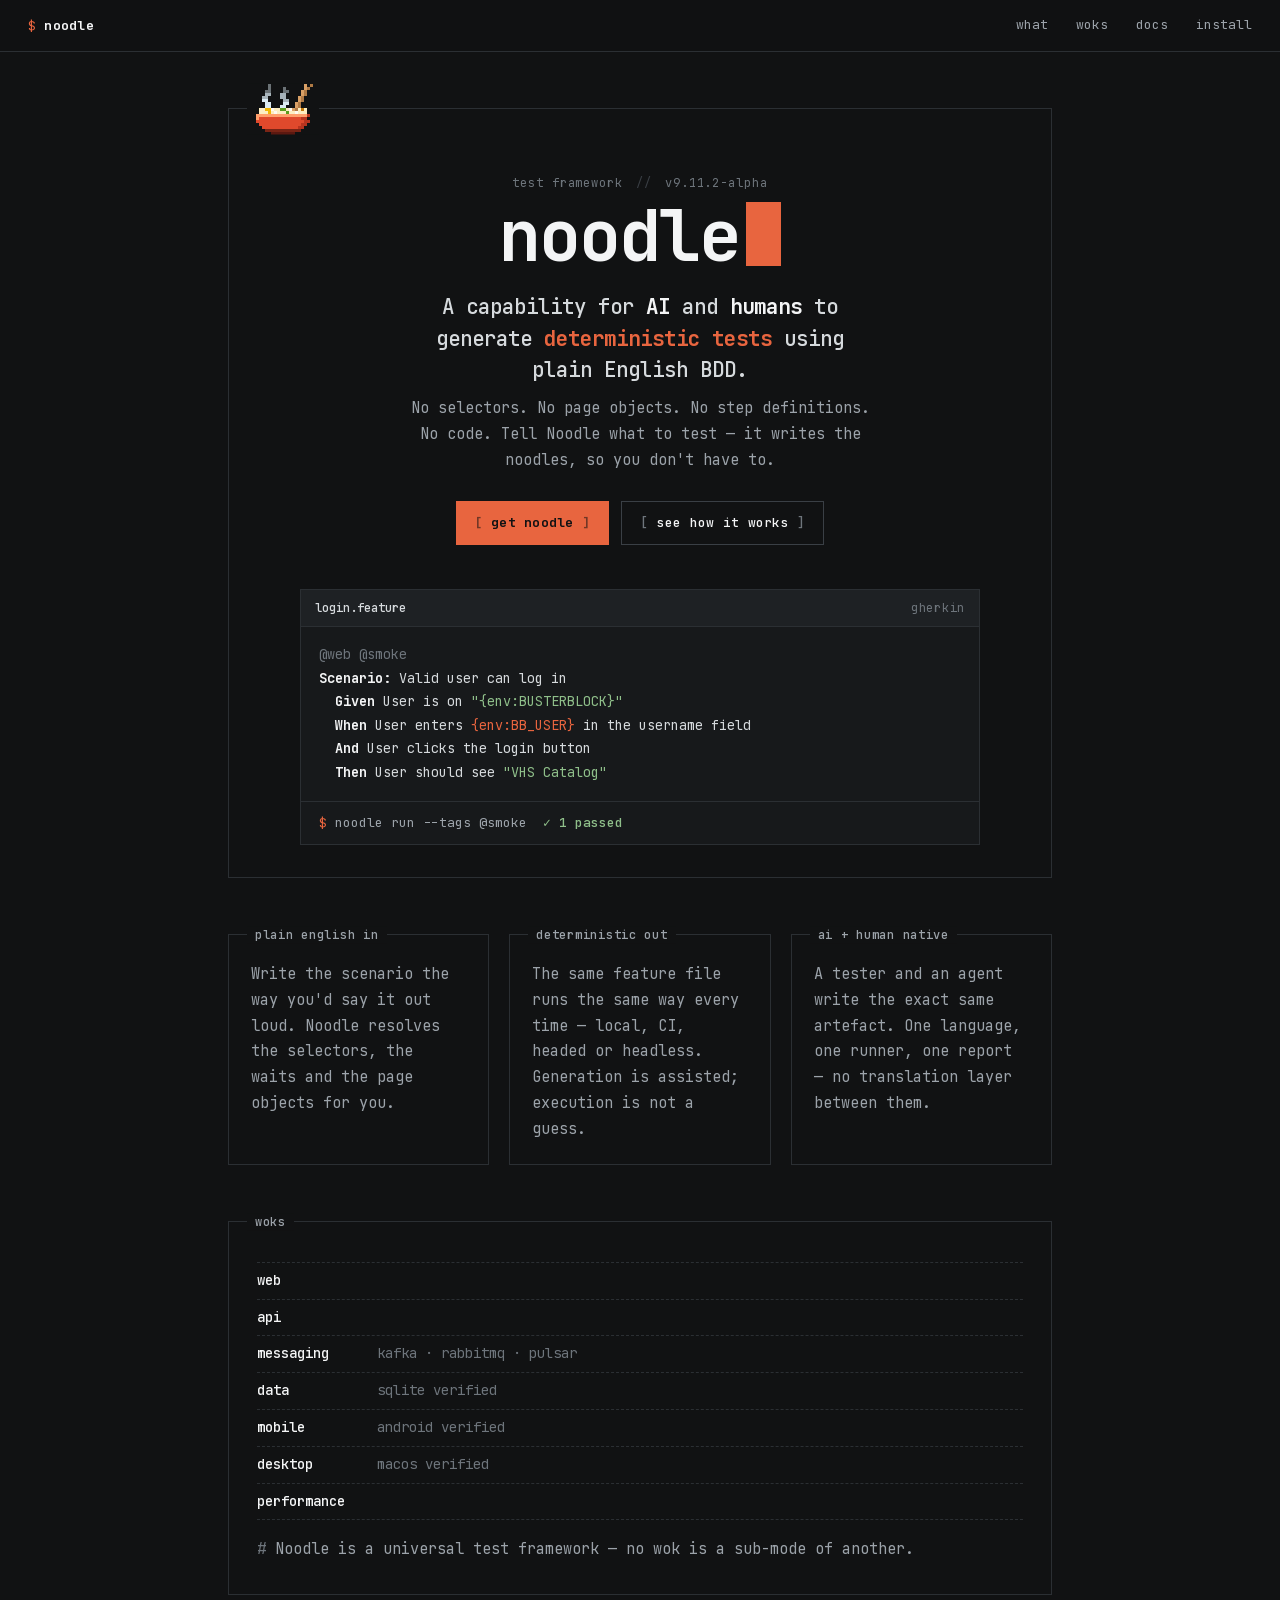
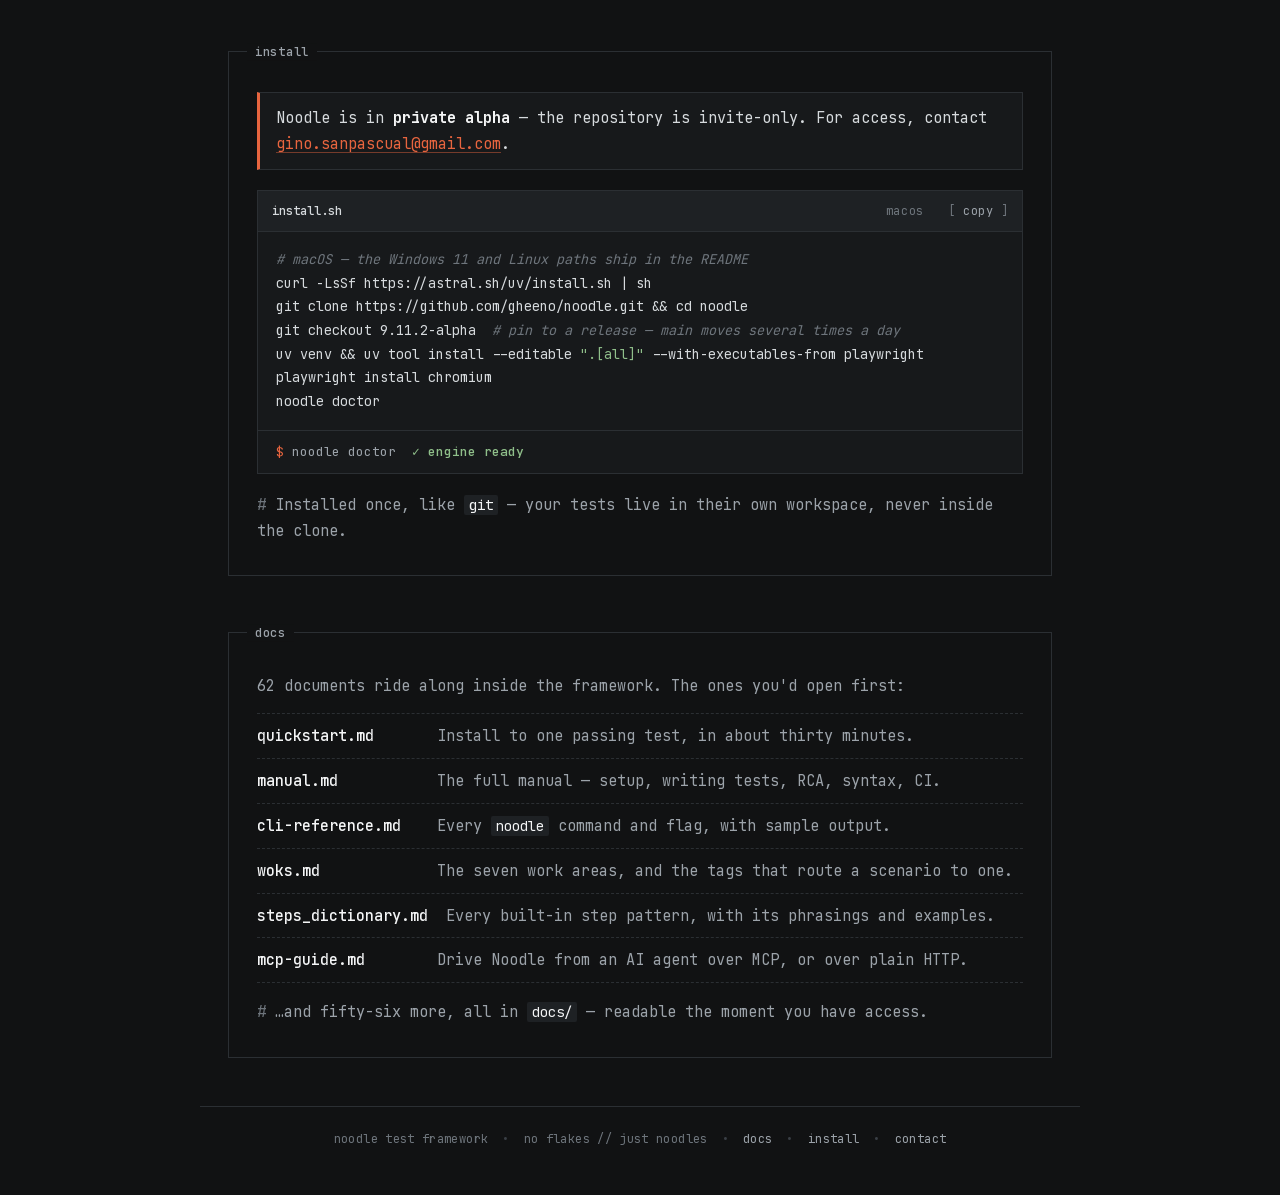
==== commit d1188d16: "publish noodle marketing site (9.11.2-alpha)" ====
--- a/noodle/index.html
+++ b/noodle/index.html
@@ -50,10 +50,13 @@
            width="20" height="17">
     </p>
 
-    <!-- Tracks the latest release tag (`git tag --sort=-v:refname | head -1`),
-         not main. The README tells pilot testers to pin to a tag, so main's
-         version is never the one anyone is actually running. -->
-    <p class="kicker">test framework <span class="sep">//</span> v9.11.0-alpha</p>
+    <!-- NOOD_0505 — tracks `pyproject.toml`, bumped in the SAME commit as the
+         engine change. It used to track the latest release tag, which meant
+         the page sat a version behind for as long as it took someone to
+         remember it; tests/unit/test_nood_0505.py now fails the branch
+         instead. The install pin below still needs that version to exist as a
+         tag, so publish.sh refuses to publish before the release is cut. -->
+    <p class="kicker">test framework <span class="sep">//</span> v9.11.2-alpha</p>
 
     <h1 class="wordmark">noodle<span class="cursor" aria-hidden="true"></span></h1>
 
@@ -141,7 +144,7 @@
 <pre class="code" id="install-cmd"><code><span class="c-cm"># macOS &mdash; the Windows 11 and Linux paths ship in the README</span>
 curl -LsSf https://astral.sh/uv/install.sh | sh
 git clone https://github.com/gheeno/noodle.git &amp;&amp; cd noodle
-git checkout 9.11.0-alpha  <span class="c-cm"># pin to a release &mdash; main moves several times a day</span>
+git checkout 9.11.2-alpha  <span class="c-cm"># pin to a release &mdash; main moves several times a day</span>
 uv venv &amp;&amp; uv tool install --editable <span class="c-str">".[all]"</span> --with-executables-from playwright
 playwright install chromium
 noodle doctor</code></pre>
